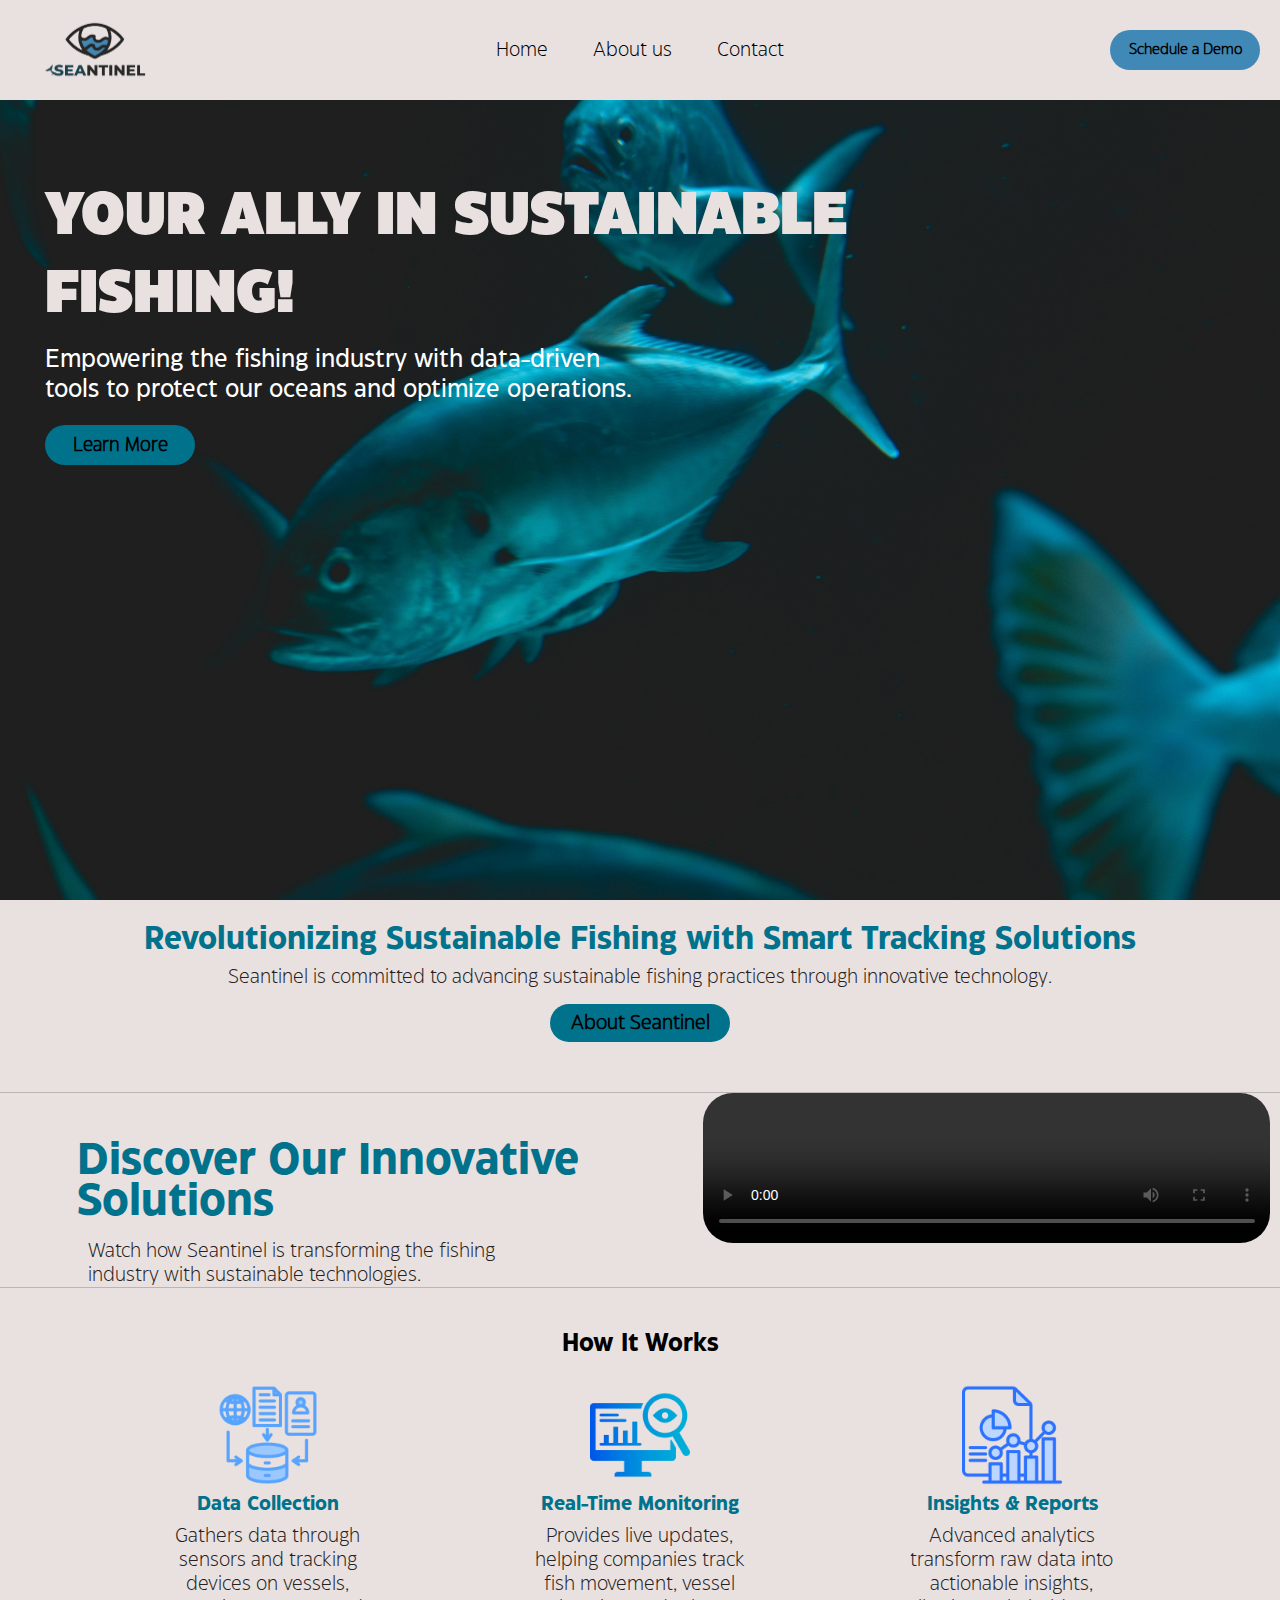
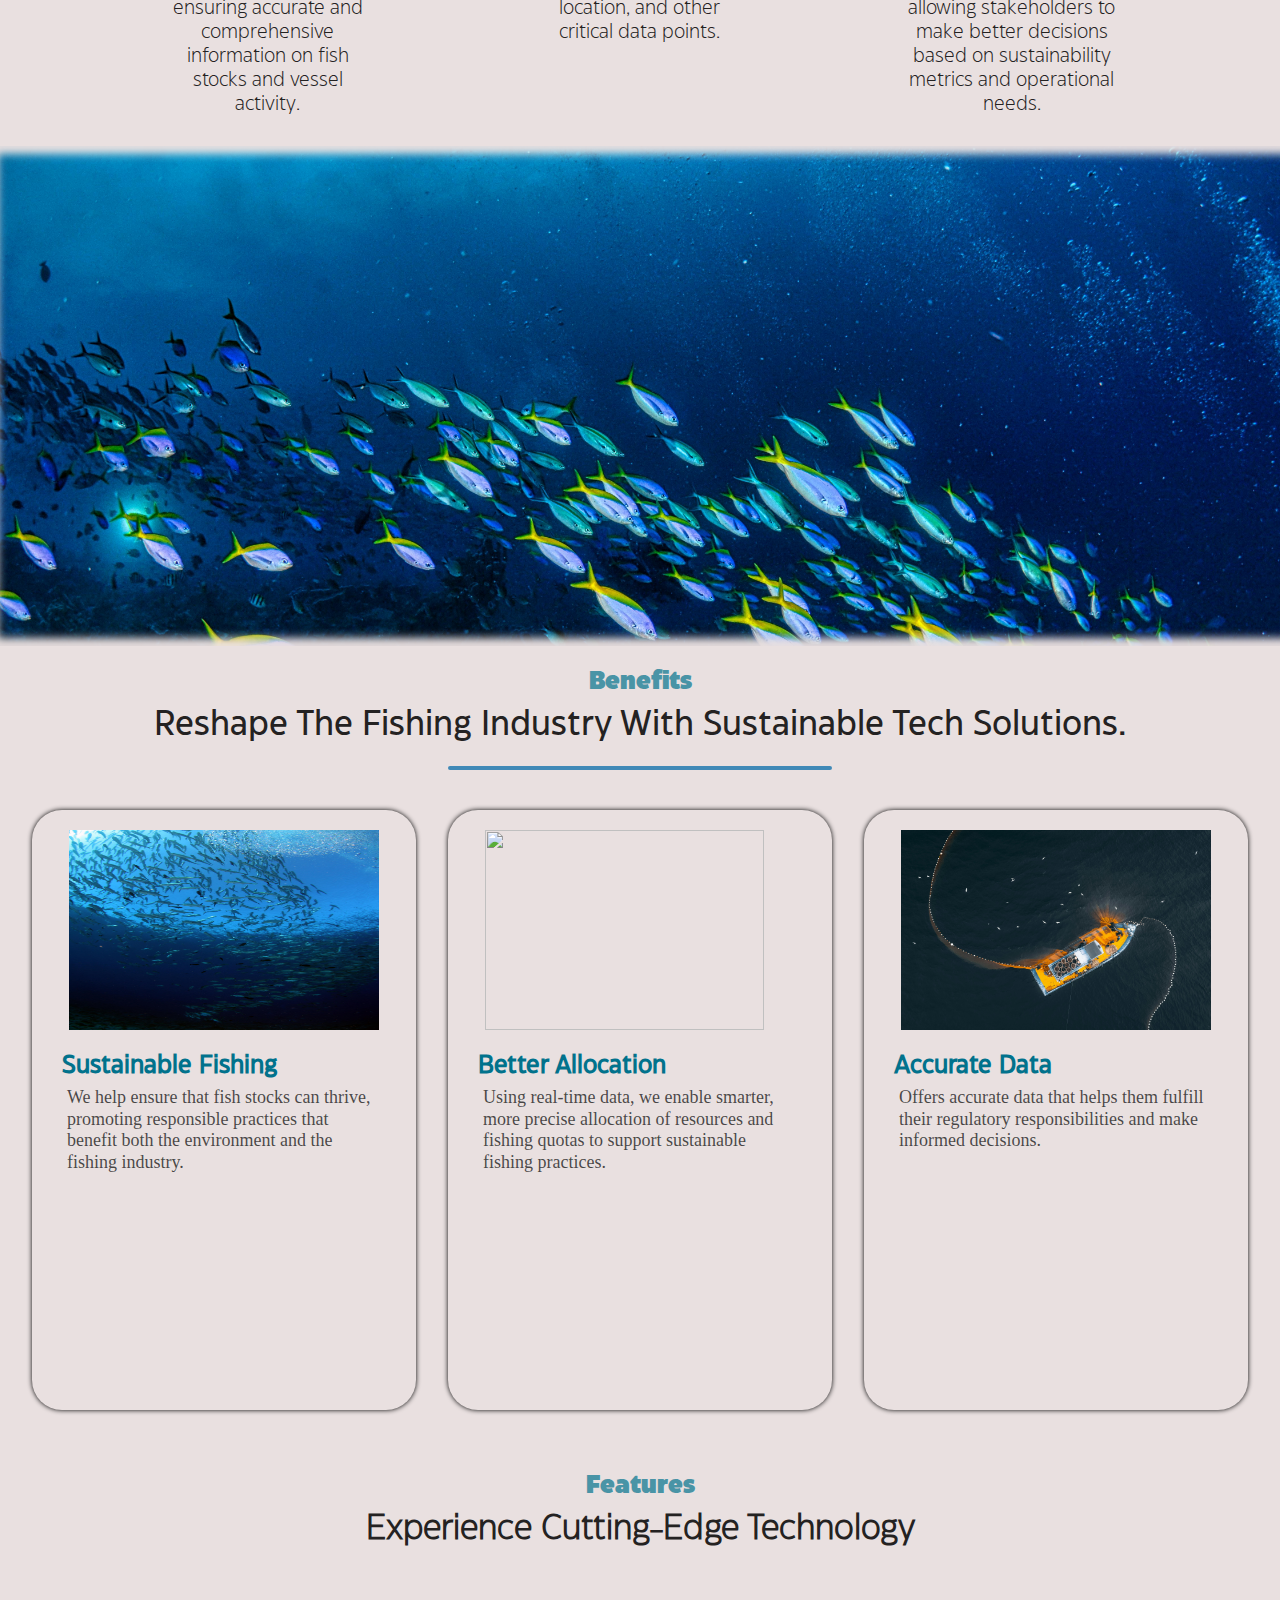
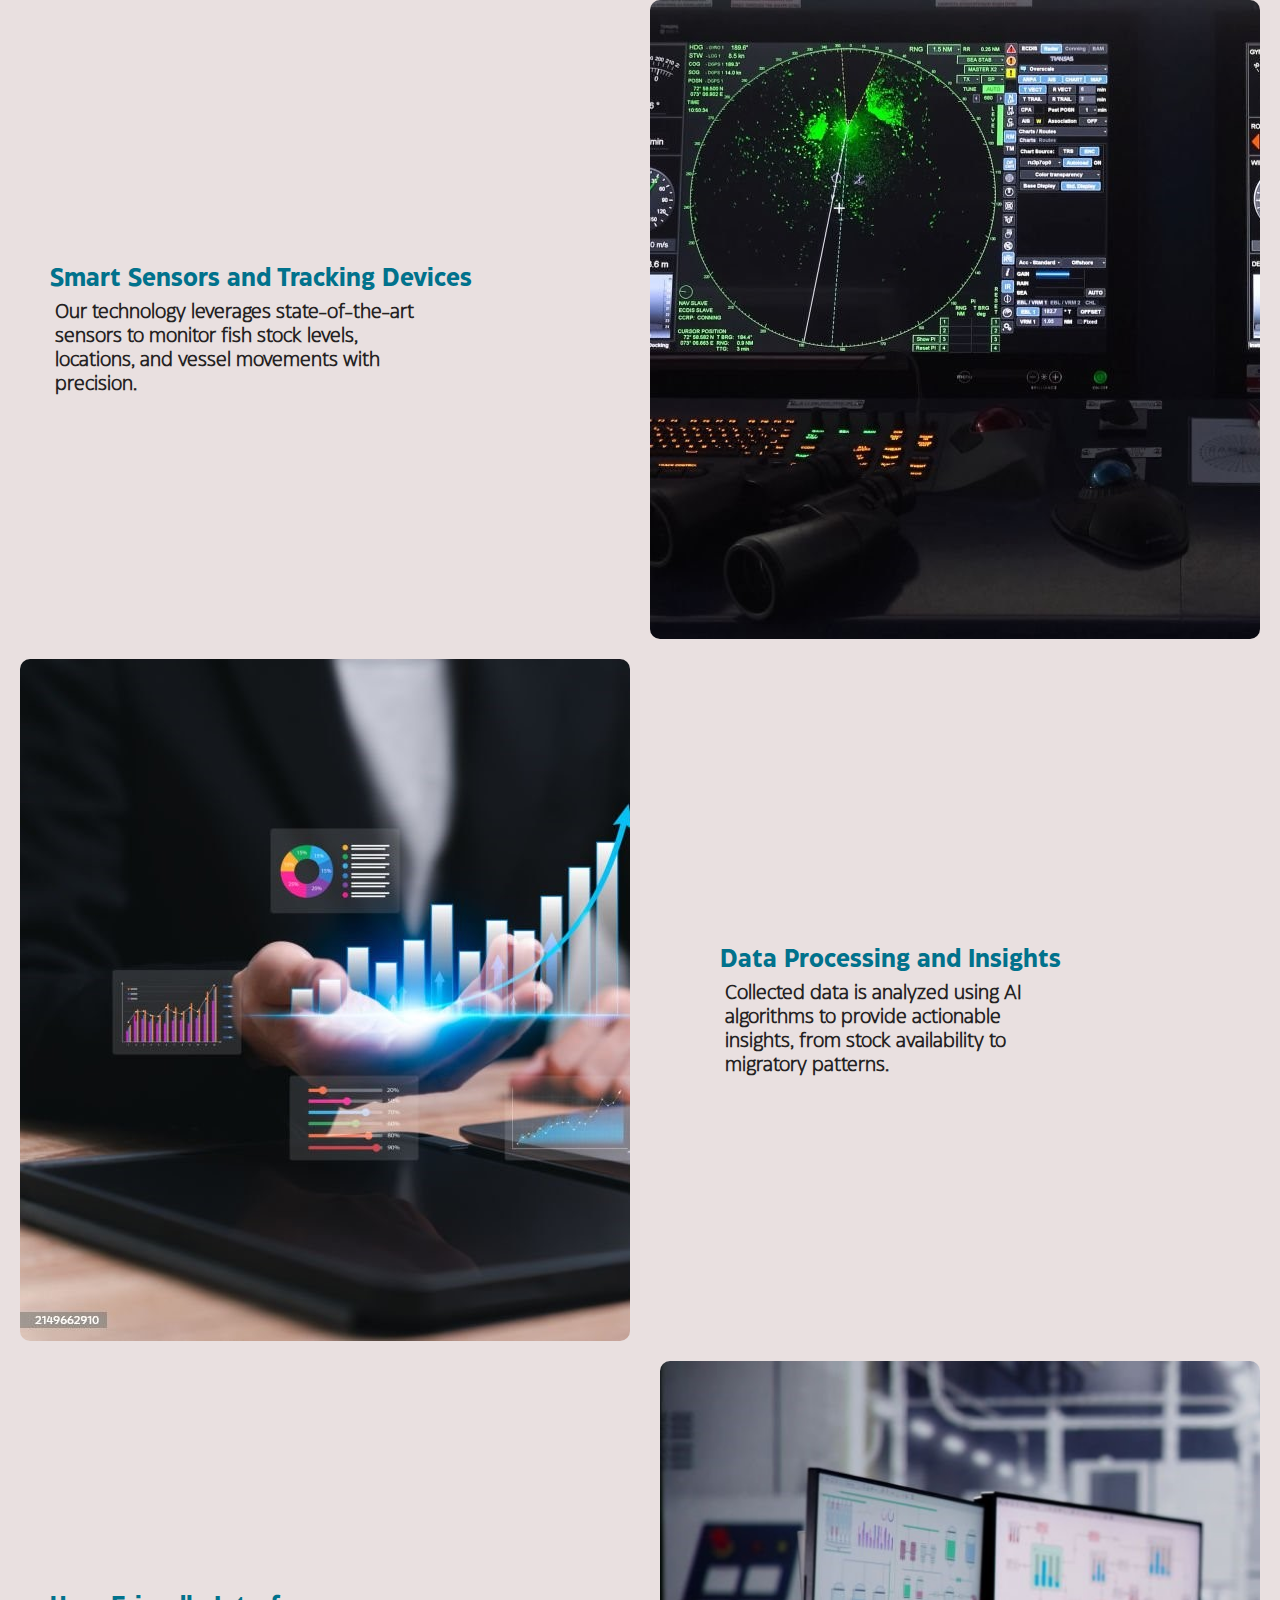
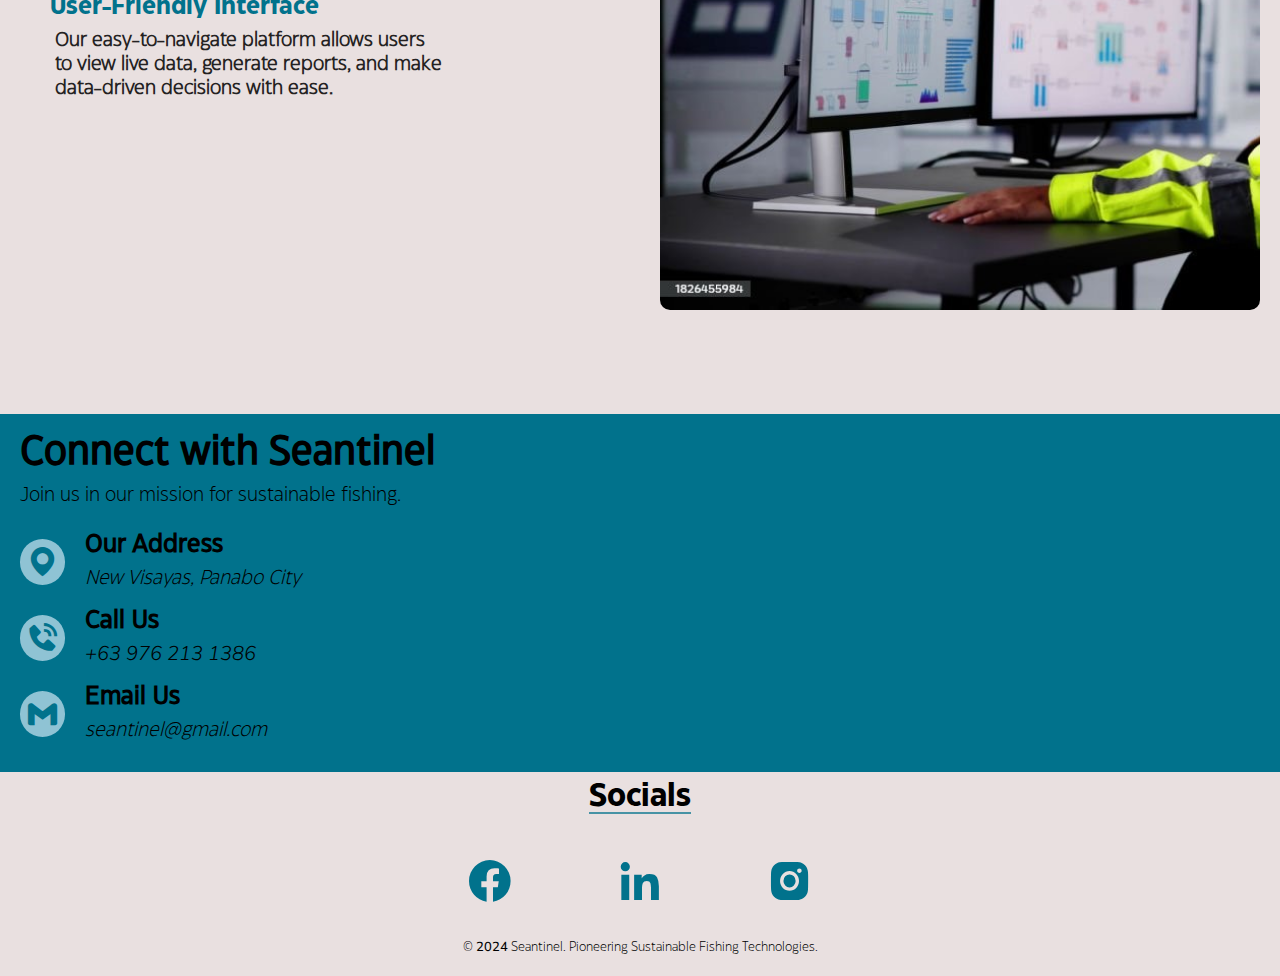
==== index.html @ aa9bd09c "Add files via upload" ====
<!DOCTYPE html>
<html lang="en">
<head>
    <meta charset="UTF-8">
    <meta name="viewport" content="width=device-width, initial-scale=1.0">
    <link rel="stylesheet" href="Style.css">
    <link href="https://fonts.googleapis.com/css2?family=Nunito+Sans:ital,opsz,wght@0,6..12,200..1000;1,6..12,200..1000&display=swap" rel="stylesheet">
    <link href='https://unpkg.com/boxicons@2.1.4/css/boxicons.min.css' rel='stylesheet'>
    <title>Seantinel</title>
</head>
<body>
    <header>
        <nav class="nav-bar">
            <a href="index.html"><img class="logo" src="logo.png" alt="Seantinel Logo"></a>
            <div class="menu-icon" onclick="toggleMenu()">☰</div>
            <ul class="nav-content" id="nav-content">
                <li><a href="index.html">Home</a></li>
                <li><a href="about.html">About us</a></li>
                <li><a href="contact.html">Contact</a></li>
            </ul>
            <button><a href="contact.html">Schedule a Demo</a></button>
        </nav>

        <div class="header-content">
            <div>
                <h1>YOUR ALLY IN SUSTAINABLE FISHING!</h1>
                <p>Empowering the fishing industry with data-driven tools to protect our oceans and optimize operations.</p>
                <a href="#promotion"><button>Learn More</button></a>
            </div>
        </div>
    </header>

    <!-- Main Section -->
     
    <main class="main-sect-container">

        <h1>Revolutionizing Sustainable Fishing with Smart Tracking Solutions</h1>
        <p>Seantinel is committed to advancing sustainable fishing practices through innovative technology.</p>
        <a href="about.html"><button>About Seantinel</button></a>

        <div class="promotional-video-container" id="promotion">
            <div>
                <h1>Discover Our Innovative Solutions</h1>
                <p>Watch how Seantinel is transforming the fishing industry with sustainable technologies.</p>
            </div>

            <video controls class="promotional_video" ">
                <source src="promotional_video.mp4" >
            </video>
        </div>

        <div class="main-sect-content">
            <h1>How It Works</h1>
                <div>
                    <img src="data-collection.png" alt="">
                    <h1>Data Collection</h1>
                    <p>Gathers data through sensors and tracking devices on vessels, ensuring accurate and comprehensive information on fish stocks and vessel activity.</p>
                </div>
                <div>
                    <img src="monitoring.png" alt="">
                    <h1>Real-Time Monitoring</h1>
                    <p>Provides live updates, helping companies track fish movement, vessel location, and other critical data points.</p>
                </div>
                <div>
                    <img src="insigths.png" alt="">
                    <h1>Insights & Reports</h1>
                    <p>Advanced analytics transform raw data into actionable insights, allowing stakeholders to make better decisions based on sustainability metrics and operational needs.</p>
                </div>
        </div>

        <div class="benefits">
            <div class="image-blurred-edge">
                
            </div>
            <div class="benefits-content">
                <h1>Benefits</h1>
                <p>Reshape The Fishing Industry With Sustainable Tech Solutions.</p>
                <div class="underline"></div>
                <div class="benefits-container">
                    <img src="pop.jpg" alt="">
                    <h1>Sustainable Fishing</h1>
                    <p>We help ensure that fish stocks can thrive, promoting responsible practices that benefit both the environment and the fishing industry.</p>
                </div>
                <div class="benefits-container">
                    <img src="alloc.jpg" alt="">
                    <h1>Better Allocation</h1>
                    <p>Using real-time data, we enable smarter, more precise allocation of resources and fishing quotas to support sustainable fishing practices.</p>
                </div>
                <div class="benefits-container">
                    <img src="regu.jpg" alt="">
                    <h1>Accurate Data</h1>
                    <p>Offers accurate data that helps them fulfill their regulatory responsibilities and make informed decisions.</p>
                </div>
            </div>
        </div>

        <div class="feature-container">
            <h1>Features</h1>
            <p>Experience Cutting-Edge Technology</p>

            <div class="feature" id="sensor">
                <div>
                    <h1>Smart Sensors and Tracking Devices</h1>
                    <p>Our technology leverages state-of-the-art sensors to monitor fish stock levels, locations, and vessel movements with precision.</p>
                </div>
                <img src="sensor.jpg" alt="">
            </div>

            <div class="feature" id="analytics">
                <div>
                    <h1>Data Processing and Insights</h1>
                    <p>Collected data is analyzed using AI algorithms to provide actionable insights, from stock availability to migratory patterns.</p>
                </div>
                <img src="Analytic.jpg" alt="">
            </div>

            <div class="feature" id="interface">
                <div class="">
                    <h1>User-Friendly Interface</h1>
                    <p>Our easy-to-navigate platform allows users to view live data, generate reports, and make data-driven decisions with ease.</p>
                </div>
                <img src="interface.jpg" alt="">
            </div>
        </div>
    </main>

    <footer>
        <div class="connect">
            <h1>Connect with Seantinel</h1>
            <p>Join us in our mission for sustainable fishing.</p>

            <div class="connect-container">
                <div class="bg-icon"><i class='bx bxs-map'></i></div>
                <div>
                    <h2>Our Address</h2>
                    <p>New Visayas, Panabo City</p>
                </div>
            </div>

            <div class="connect-container">
                <div class="bg-icon"><i class='bx bxs-phone-call'></i></div>
                <div>
                    <h2>Call Us</h2>
                    <p class="number">+63 976 213 1386</p>
                </div>
            </div>

            <div class="connect-container">
                <div class="bg-icon"><i class='bx bxl-gmail'></i></div>
                <div>
                    <h2>Email Us</h2>
                    <p>seantinel@gmail.com</p>
                </div>
            </div>
        </div>
        
        <div class="socials">
            <h1>Socials</h1>
            <div>
                <a target="_blank" href="https://www.facebook.com/profile.php?id=61568753852257"><i class='bx bxl-facebook-circle'></i></a>
                <a target="_blank" href="https://www.linkedin.com/company/seantinel/about/"><i class='bx bxl-linkedin'></i></a>
                <a target="_blank" href="https://www.instagram.com/daaaaaaaaar3/"><i class='bx bxl-instagram-alt'></i></a>
            </div>
            <p>© <span class="number">2024</span> Seantinel. Pioneering Sustainable Fishing Technologies.</p>
        </div>

    </footer>





    <script src="functions.js">
    </script>
</body>
</html>
---- Style.css ----
@font-face {
    font-family: heavyFont;
    src: url(Eastman-Grotesque-Heavy-trial.otf);
}
@font-face {
    font-family:boldFont ;
    src: url(Eastman-Grotesque-Bold-trial.otf);
}
@font-face {
    font-family:mediumFont ;
    src: url(Eastman-Grotesque-Medium-trial.otf);
}
@font-face {
    font-family:lightFont ;
    src: url(Eastman-Grotesque-Light-trial.otf);
}
*{
    padding: 0;
    margin: 0;
    text-decoration: none;
    list-style: none;
    box-sizing: border-box;
    border: none;
    font-family: lightFont;
}
body{
    background-color: #e9e0e0;
}
header{
    width: 100%;
    height: 100vh;
    background-image: url(hero2.jpg);
    background-size: cover;
    background-position: 20% 0;
}
.nav-bar{
    background-color:  #e9e0e0;
    height: 80px;
}
.nav-bar a .logo{
    width: 100px;
    margin-top: 20px;
}

.menu-icon{
    float: right;
    font-size: 30px;
    padding: 25px 20px;
    color: #01728c;
}
.nav-content {
    display: none;
    position: absolute;
    top: 60px;
    left: 70%;
    width: 120px;
    padding: 10px 10px 5px;
    border-radius: 5px;
    font-size: 20px;
    background-color: #e9e0e0;
    text-align: end;
    transition: all 0.5s ease-in; 
}
.nav-content li{
    margin: 10px 0 15px  0;
}
.nav-content li a{
    color: black;
} 
.nav-content li a:hover{
    color: #01728c;
}
.nav-content-visible {
    display: block;
}
.nav-bar button{
    display: none;
} 
.nav-bar button:hover{
    box-shadow: 0 0 15px #01EEFE;
    transform: scale(1.1);
}
.nav-bar button a{
    color: #000000;
}

.header-content div{
    padding: 15px;
    margin-top: 35%;
}
.header-content div h1{
    font-family: heavyFont;
    font-size: 40px;
    line-height: 1.3;
    color: #e9e0e0;
}
.header-content div p{
    width: 90%;
    font-family: mediumFont;
    color: white;
    line-height: 1.2;
    margin-top: 10px;
}
.header-content div button{
    width: 150px;
    height: 40px;
    border-radius: 30px;
    font-size: 1.2rem;
    font-weight: 800;
    margin-top: 10px;
    background-color: #01728c ;
}
.header-content div button:hover{
    box-shadow: 0 0 15px #01EEFE;
    transform: scale(1.1);
}
/* Main Section */
/* Main Section */
.main-sect-container h1{
    text-align: center;
    margin-top: 15px;
    padding: 10px;
    font-family: boldFont;
    color:#01728c ;
}
.main-sect-container p{
    text-align: center;
    padding: 0 15px;
    font-size: 20px;
    line-height: 1.2;
    color: rgb(36, 34, 34);
}
.main-sect-container a{
    width: 100%; 
    display: flex;
    justify-content: center;
}
.main-sect-container button{
    width: 180px;
    padding: 10px;
    font-size: 20px;
    margin-top: 15px;
    background-color: #01728c;
    border-radius: 30px;
    font-weight: 600;
}
.main-sect-container button:hover{
    box-shadow: 0 0 15px #01EEFE;
    transform: scale(1.1);
}
.promotional-video-container{
    display: flex;
    flex-direction: column;
    align-items: center;
    gap: 20px;
}
.promotional-video-container video{
    width: 90%; 
    border-radius: 30px;
}
.promotional-video-container div{
    padding: 10px;
}
.main-sect-content h1{
    font-size: 25px;
    margin-top: 15px;
    color: #000000;
}
.main-sect-content div{
    width: 80%;
    display: flex;
    flex-direction: column;
    align-items: center;
    padding: 10px;
    margin: 10px 0;
    justify-self: center;
}
.main-sect-content div img{
    width: 100px;
}
.main-sect-content div h1{
    font-size: 20px;
    margin: 0;
    color: #01728c;
}

.image-blurred-edge {
    background-image: url('divider.jpg');
    width: 110%;
    margin-left: -10px;
    height: 200px;
    box-shadow: 0 0 8px 8px #e9e0e0 inset;
    background-size: cover;
}
.benefits-content h1{
    text-align: center;
    font-size: 25px;
    color:rgb(1, 114, 140, .7);
    font-family: heavyFont;
}
.benefits-content p{
    text-align: center;
    font-size: 35px;
    font-family: mediumFont;
}
.underline {
    width: 100px;
    border-radius: 10px;
    border: 2px solid #4089b7;
    justify-self: center;
    font-family: mediumFont;
}
.benefits-container{
    width: 90%;
    height: 500px;
    border-radius: 30px;
    background-color: #e9e0e0;
    box-shadow: 0 0  5px #000000;
    margin: 20px 0;
    justify-self: center;
    padding:20px;
    display: flex;
    flex-direction: column;
    align-items: center;
}
.benefits-container img{
    width: 90%;
    height: 200px;
}
.benefits-container h1{
    font-size: 25px;
    color: #01728c;
    font-family: mediumFont;
    align-self: flex-start
}
.benefits-container p{
    font-size: 18px;
    color:rgb(0, 0, 0, .7) ;
    text-align: left;
    align-self: flex-start;
    font-family: ligthFont;
}
.feature-container{
    padding: 20px;
}
.feature-container h1{
    text-align: center;
    font-size: 25px;
    color:rgb(1, 114, 140, .7);
    font-family: heavyFont;
}
.feature-container p{
    text-align: center;
    font-size: 35px;
    font-weight: 800;
}
.feature div{
    margin: 20px;
}
.feature div h1{
    color: #000000;
    font-family: boldFOnt;
    color: #01728c;
}
.feature div p{
    font-size: 20px;
    font-family: lightFont;
    line-height: 1.2;
}
.feature img{
    width: 100%;
}
/* Footer */
.connect{
    background-color: #01728c;
    padding: 20px;
    display: flex;
    flex-wrap: wrap;
    flex-direction: column;
    margin-top: 4rem;
}
.connect h1{
    width: 100%;
    font-family: mediumFOnt;
    font-size: 40px;
    margin-bottom: 15px;
}
.connect p{
    font-size: 20px;
    margin-bottom: 20px;
    align-items: center;
}
.connect-container{
    display: flex;
    align-items: center;
    gap: 20px;
    margin: 20px 0;
    align-self: flex-start;
    padding: 0;
}
.connect-container .bg-icon{
    background-color: #8fc3d4;
    padding: 5px;
    border-radius: 50px;
}
.connect-container i{
    font-size: 35px;
    color: #01728c;
}
.connect-container div h2{
    font-family: mediumFont;
    margin-bottom: 10px;
}
.connect-container div p{
    font-style: italic;
    font-weight: 300;
    font-size: 20px;
    margin: 0;
    line-height: 1.2;
}
.socials{
    display: flex;
    flex-direction: column;
    align-items: center;
    margin-top: 10px;
}
.socials h1{
    border-width: 0 0 2px 0;
    border-color: rgb(1, 114, 140,.7);
    font-family: boldFont;
    border-style: solid;
    margin-bottom: 2rem;
}
.socials div{
    margin: 10px 0;
}
.socials div a{
    margin: 0 2rem;
    font-size: 30px;
    color: #01728c;
}
.socials div a i:hover{
    filter: drop-shadow(0 0 15px #5dbffc );
    border-radius: 30px;
    transform: scale(1.1);
}

.socials p{
    text-align: center;
    padding: 20px;
    font-size: 13px;
}
.number{
    font-family: "Nunito Sans", sans-serif;
    font-weight: 500;
}




@media only screen and (min-width: 600px){
    .nav-bar{
        position: sticky;
        top: 0;
        height: 100px;
        display: flex;
        justify-content: space-between;
        padding: 0 20px;
        align-items: center;

    }
    .nav-bar a .logo{
        width: 150px;
        margin: 10px 0 0;
    }
    
    .menu-icon{
        display: none;
    }
    .nav-content{
        display: flex;
        position:static;
        width: auto;
        background-color: transparent;
        gap: 20px;
    }
    .nav-bar button{
        display: block;
        width: 150px;
        height: 40px;
        font-size: 15px;
        font-weight: 600;
        border-radius: 20px;
        background-color: #4089b7;
    }

    .header-content div{
        padding: 15px 45px;
        margin-top: 25%;
    }
    .header-content div h1{
        font-size:60px;
        width: 70%;
    }
    .header-content div p{
        font-size: 25px;
        justify-self: flex-start;
    }
    
    .header-content div button{
        margin-top: 20px;
    }
    /* Main Section - tab*/
    /* Main Section - tab*/
    .main-sect-container h1{
        width: 80%;
        justify-self: center;
    }   
    .main-sect-container p{
        width: 70%;
        justify-self: center;
    }   
    .main-sect-content{
        display: flex;
        flex-wrap: wrap;
        justify-content: center;
        margin: 20px;
    } 
    .main-sect-content h1{
        width: 100%;
    } 
    .main-sect-content div{
        width: 30%;
        padding: 0 10px;
        margin-top: 20px;
    }

    .image-blurred-edge {
        height: 500px;
    }
    .benefits-content{
        display: flex;
        flex-wrap: wrap;
        justify-content: space-evenly;

    }
    .benefits-content h1{
        width: 100%;
    }
    .benefits-content p{
        width: 100%;
    }
    .underline{
        width: 100%;
        margin: 20px 35%;
    }
    .benefits-container{
        width: 30%;
        height: 600px;
        margin: 20px 0;
        justify-self: center;
        padding:20px;
        display: flex;
        flex-direction: column;
        align-items: center;
    }
    .benefits-container h1{
        text-align:left ;
    }

    #sensor{
        margin-top: 50px;
    }
    .feature{
        display: flex;
        margin: 20px 0;
        align-items: center;
    }
    .feature div{
        width: 50%;
        padding: 0;
        display: flex;
        flex-direction: column;
    }
    .feature div h1{
        text-align: left;
    }
    .feature div p{
        text-align: left;
    }
    .feature img{
        width: 50%;
        border-radius: 10px;
    }
    #analytics{
        flex-direction: row-reverse;
    }
    #analytics div{
        padding: 0;
        padding-left: 60px;
    }
    /* Footer */
    .connect p{
        font-size: 20px;
        margin-bottom: 20px;
    }
    .connect-container{
        justify-content: center;
    }
    .connect-container div p{
        font-size: 20px;
        margin: 0;
    }
    .socials div a{
        margin: 0 3rem;
    }
    .socials div a i{
        font-size:50px;
    }
}

@media only screen and (min-width: 1000px){
    header{
        background-position: center;
    }
    
    .nav-content{
        gap: 45px;
    }
    .header-content div{
        margin-top: 5%;
    }
    .header-content div p{
        width: 50%;
    }
    /* main section -Desktop*/
    /* main section - Desktop*/
    
    .promotional-video-container{
        display: flex;
        flex-direction: row;
        justify-content: space-around;
        align-items: flex-start;
        margin-top: 50px;
        border-width: 1px 0;
        border-style: solid;
        border-color: rgb(85, 83, 83, .3);
        padding: 0 10px;
    }
    
    .promotional-video-container div{
        align-items: center;
        padding: 0;
        margin: 0;
    }
    .promotional-video-container div h1{
        text-align: left;
        font-size: 45px;
        margin: 0;
        padding: 3rem 0 1rem; 
    }
    .promotional-video-container div  p{
        text-align: left ;
        margin-left: -75px;
    }
    .promotional-video-container video{
        width: 600px;
    }
    .connect-container{
        margin: 10px 0;
    }
    .connect-container h2{
        font-size: 25px;
    }
    .connect-container div p{
        font-size: 20px;
    }   
    

}
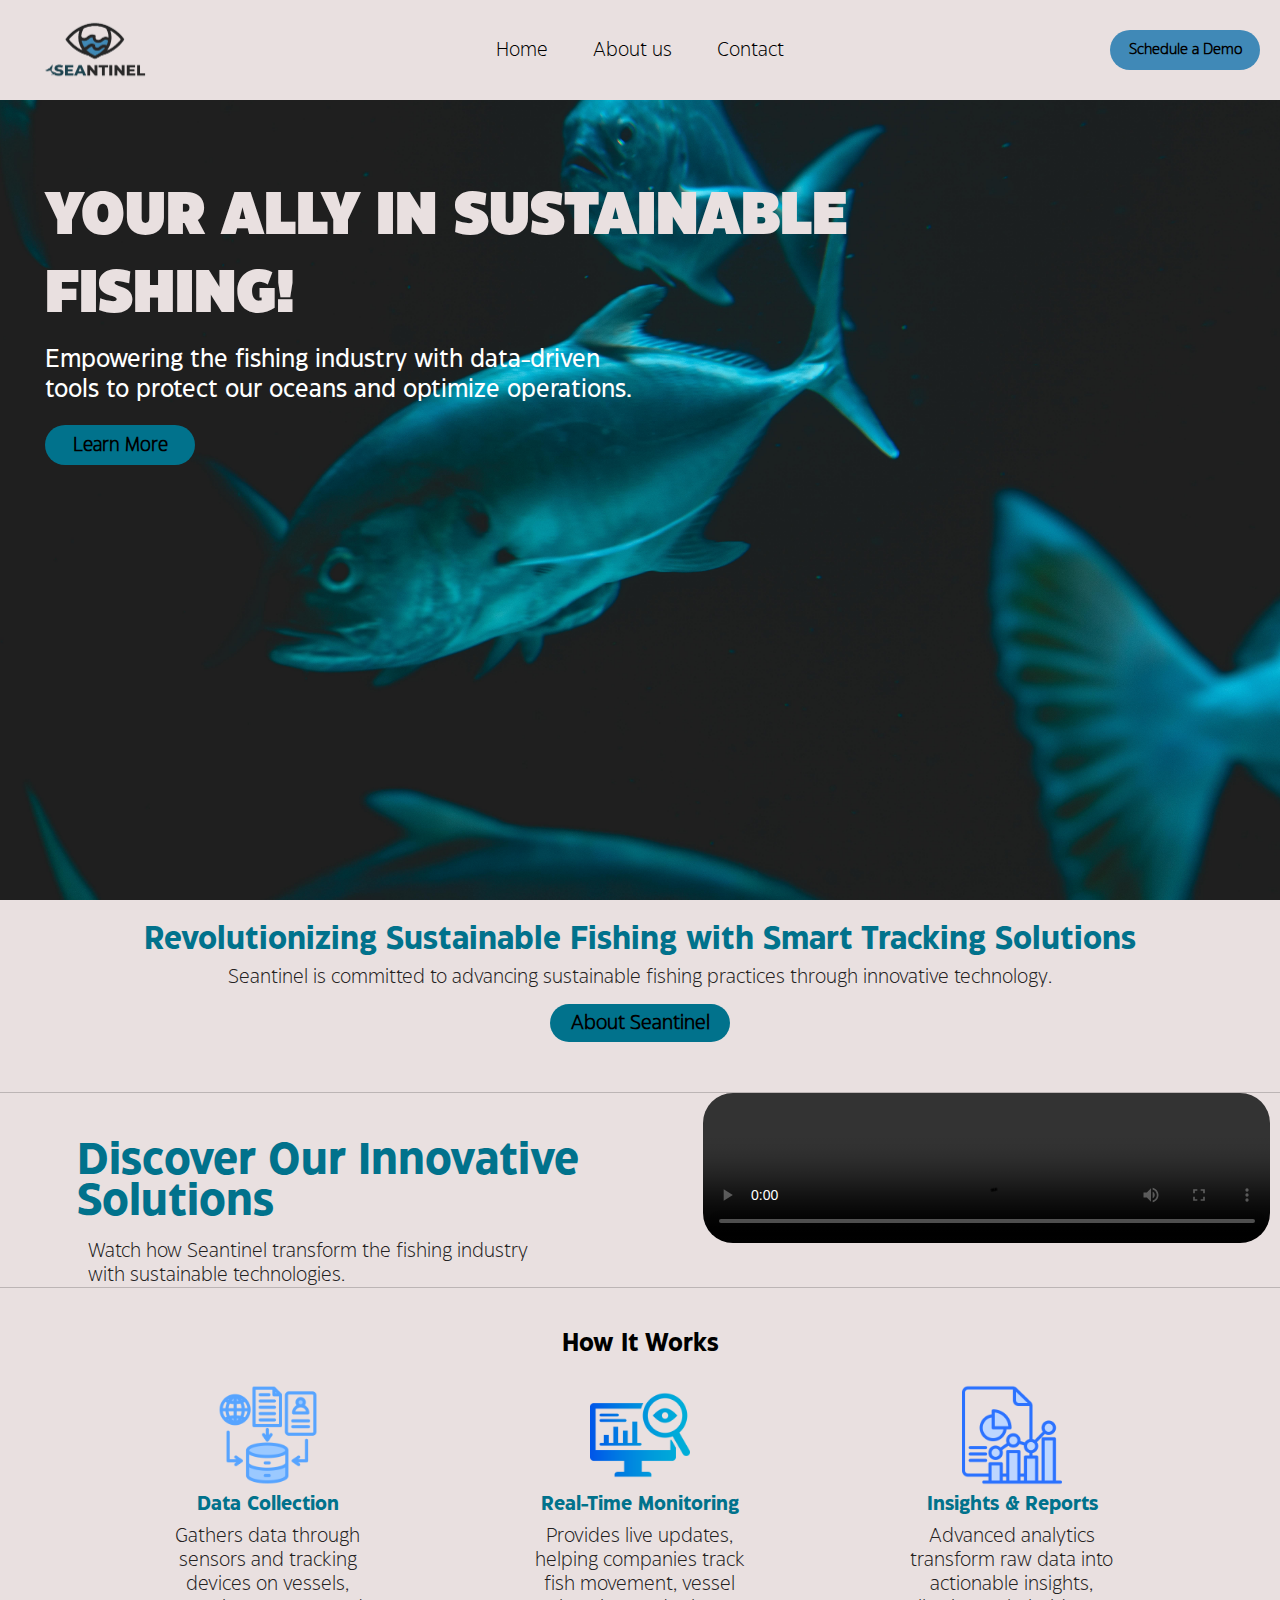
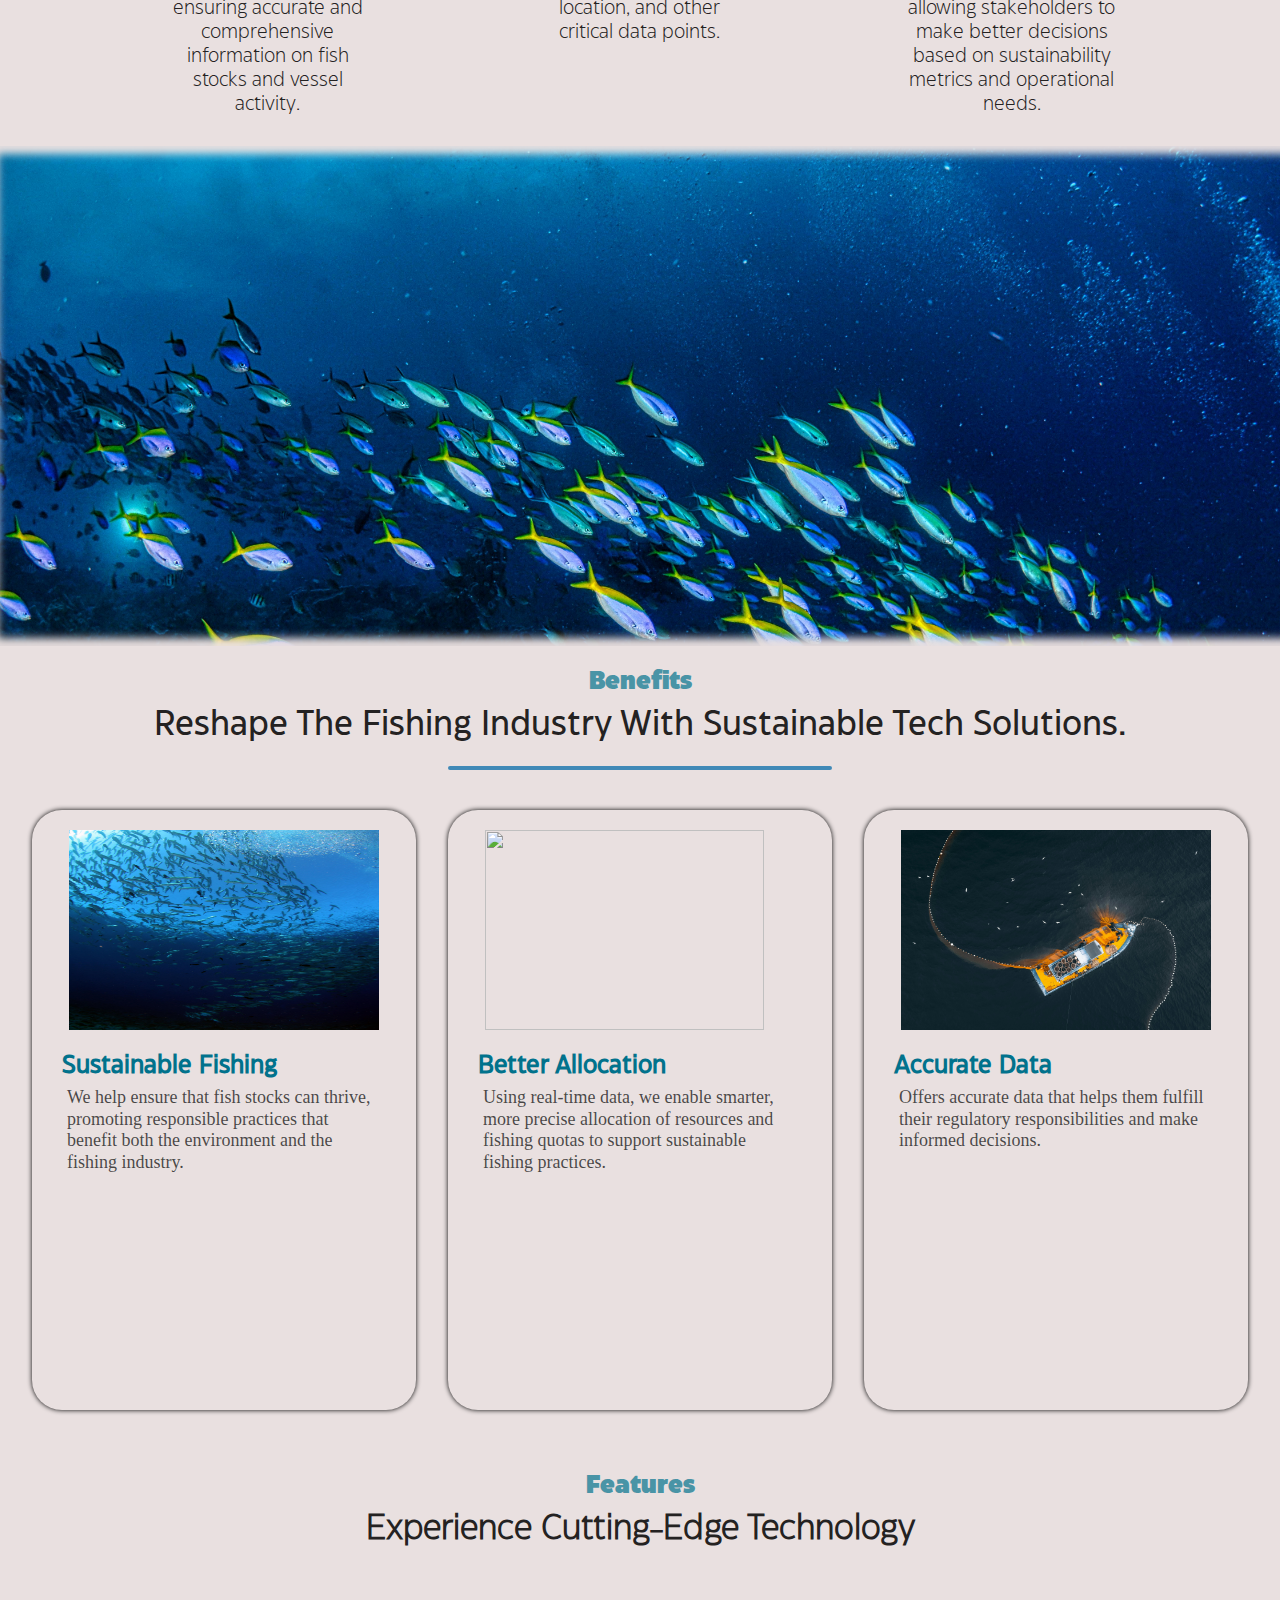
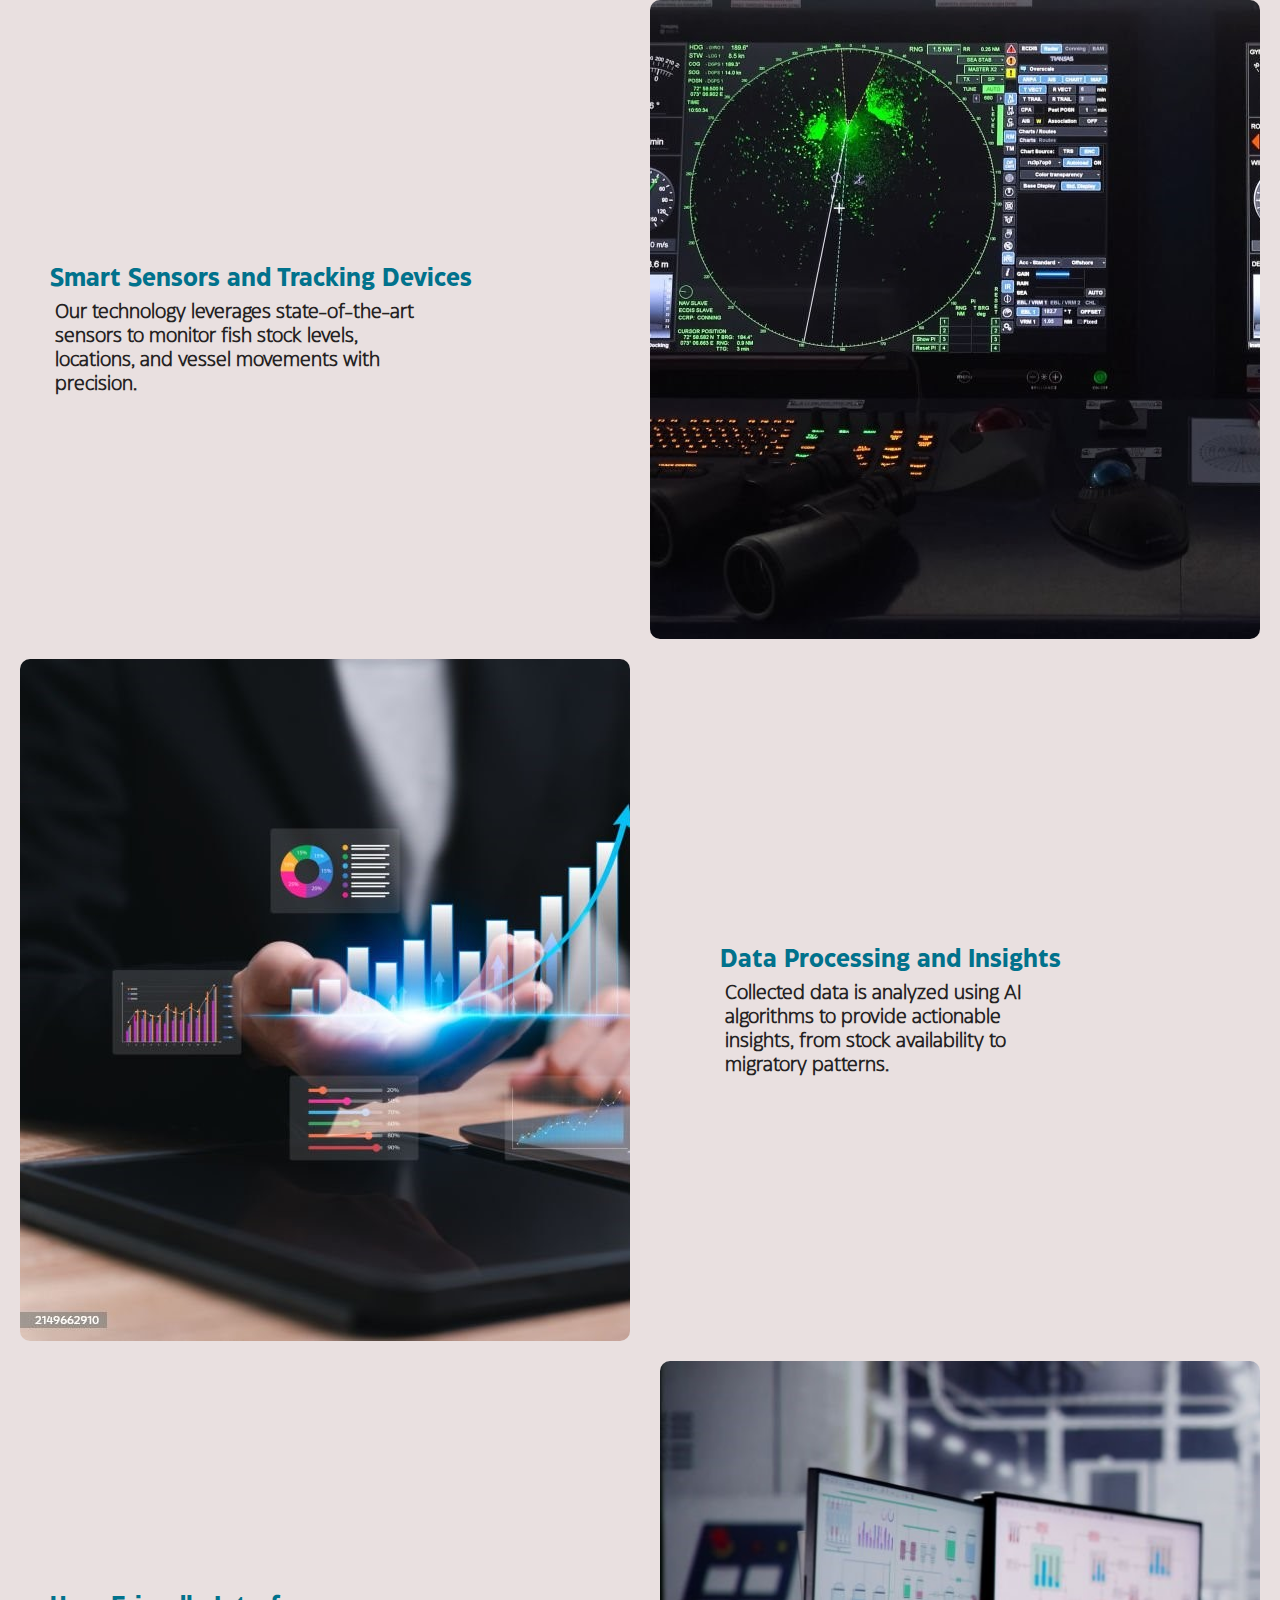
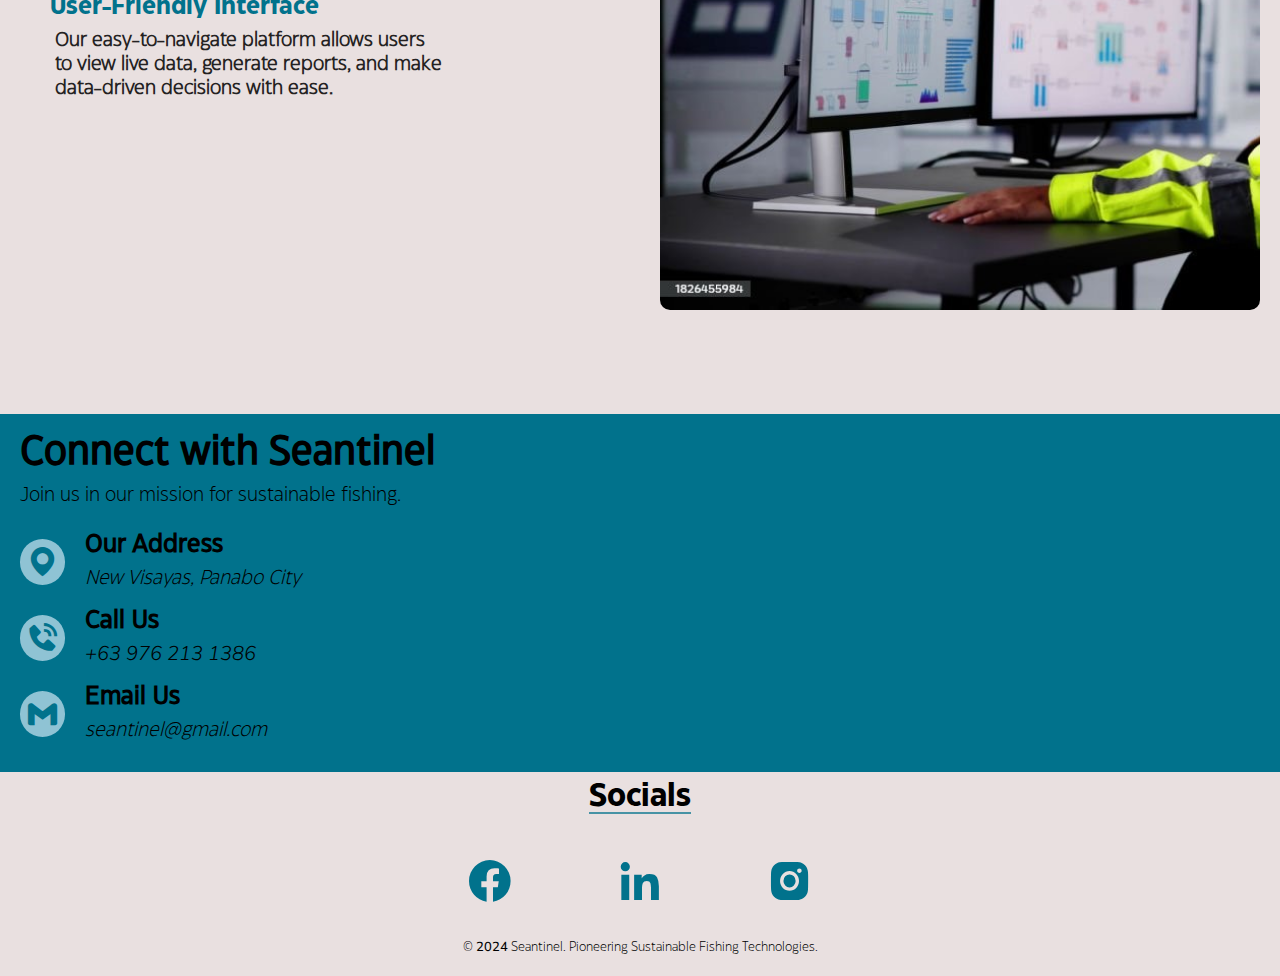
==== commit 98220d76: "Update index.html" ====
--- a/index.html
+++ b/index.html
@@ -41,11 +41,11 @@
         <div class="promotional-video-container" id="promotion">
             <div>
                 <h1>Discover Our Innovative Solutions</h1>
-                <p>Watch how Seantinel is transforming the fishing industry with sustainable technologies.</p>
+                <p>Watch how Seantinel transform the fishing industry with sustainable technologies.</p>
             </div>
 
             <video controls class="promotional_video" ">
-                <source src="promotional_video.mp4" >
+                <source src="https://drive.google.com/file/d/13Pkx1wGi1OdVmvctPhb38UnpM2ec98n9/view?usp=sharing" >
             </video>
         </div>
 
@@ -173,4 +173,4 @@
     <script src="functions.js">
     </script>
 </body>
-</html>+</html>
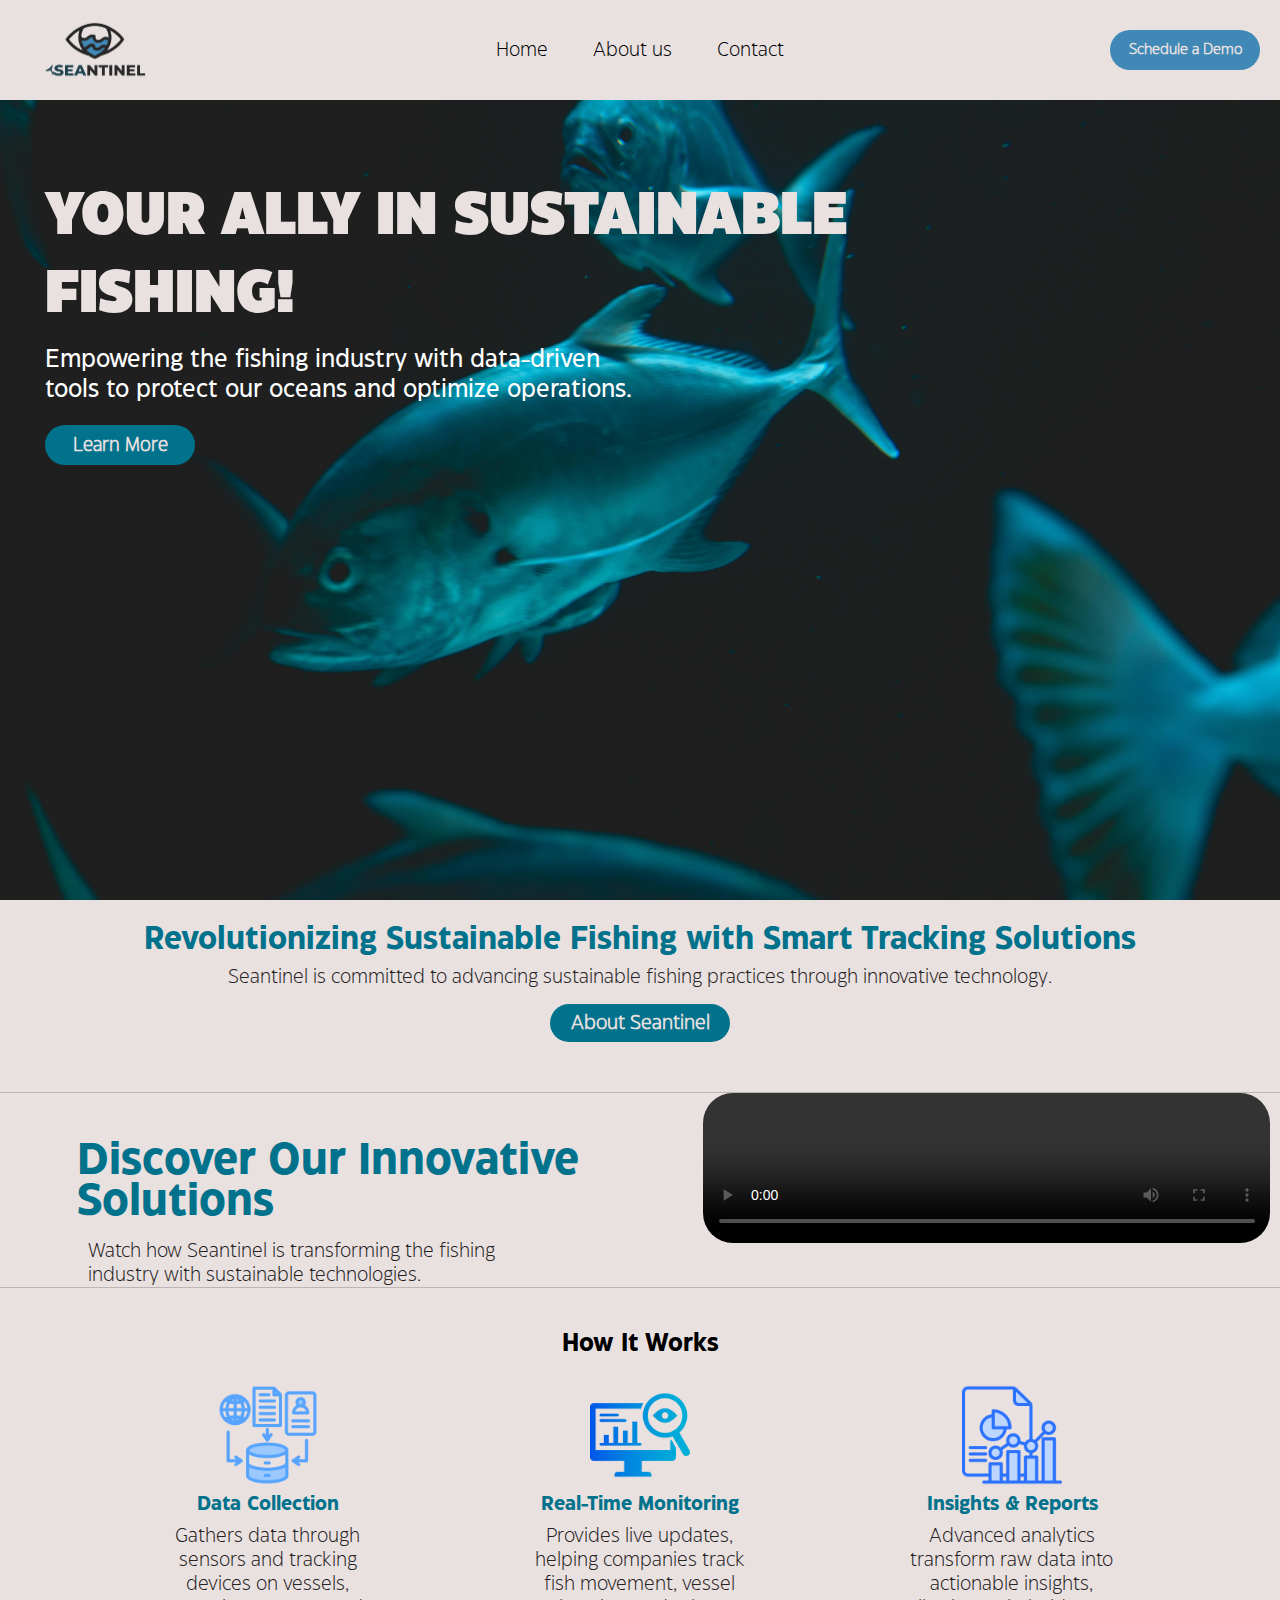
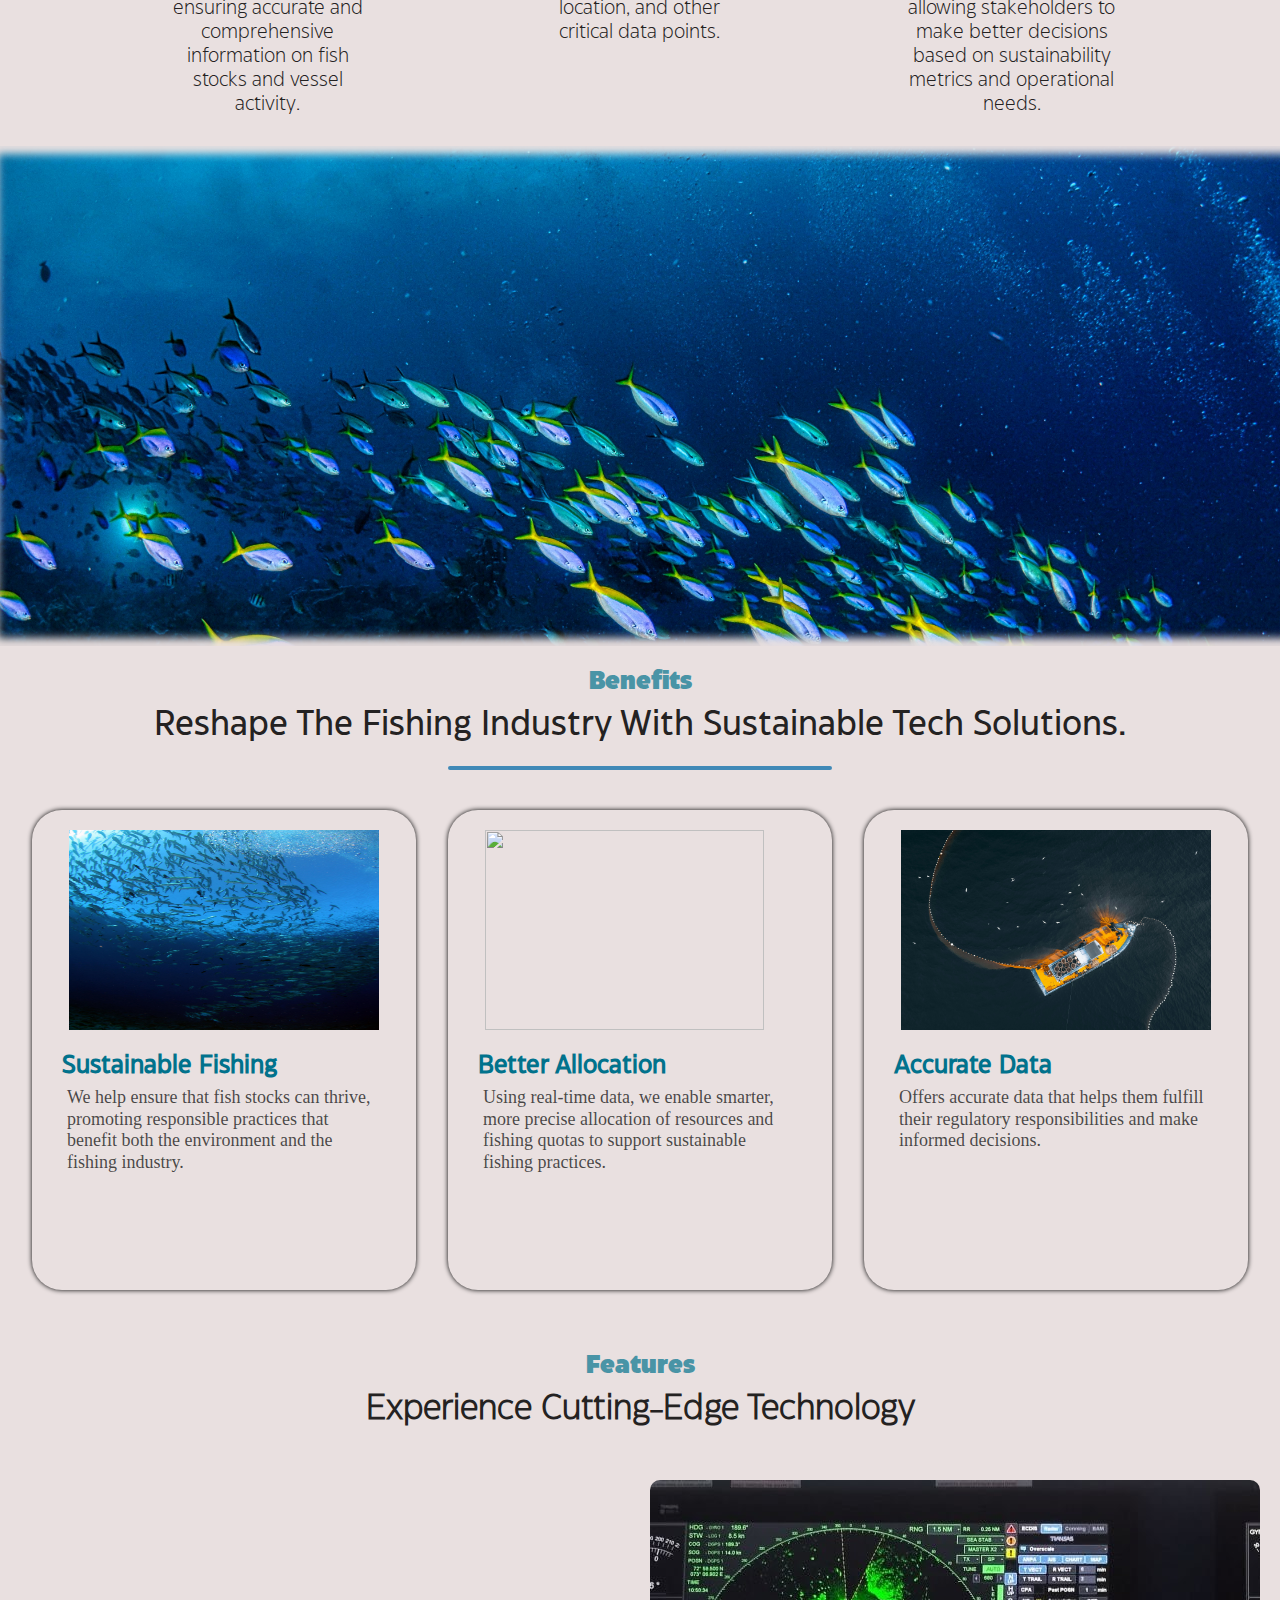
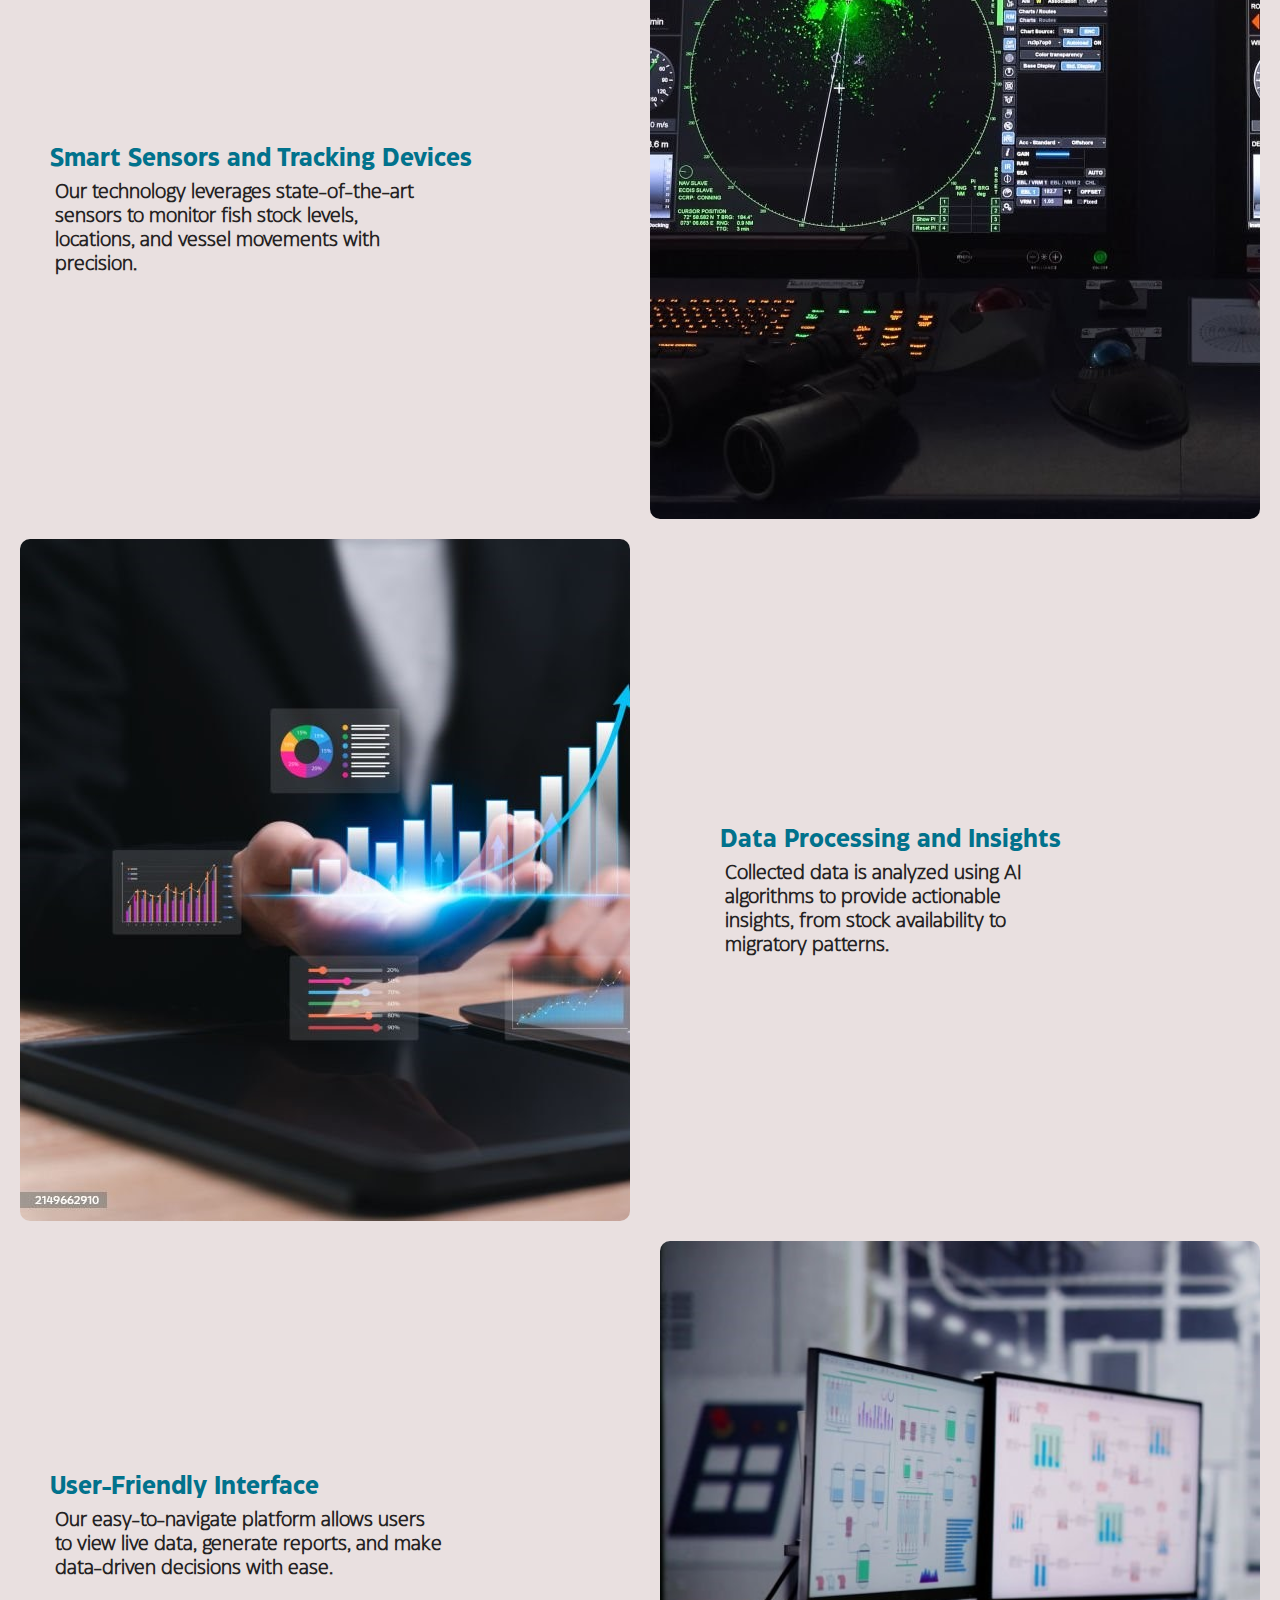
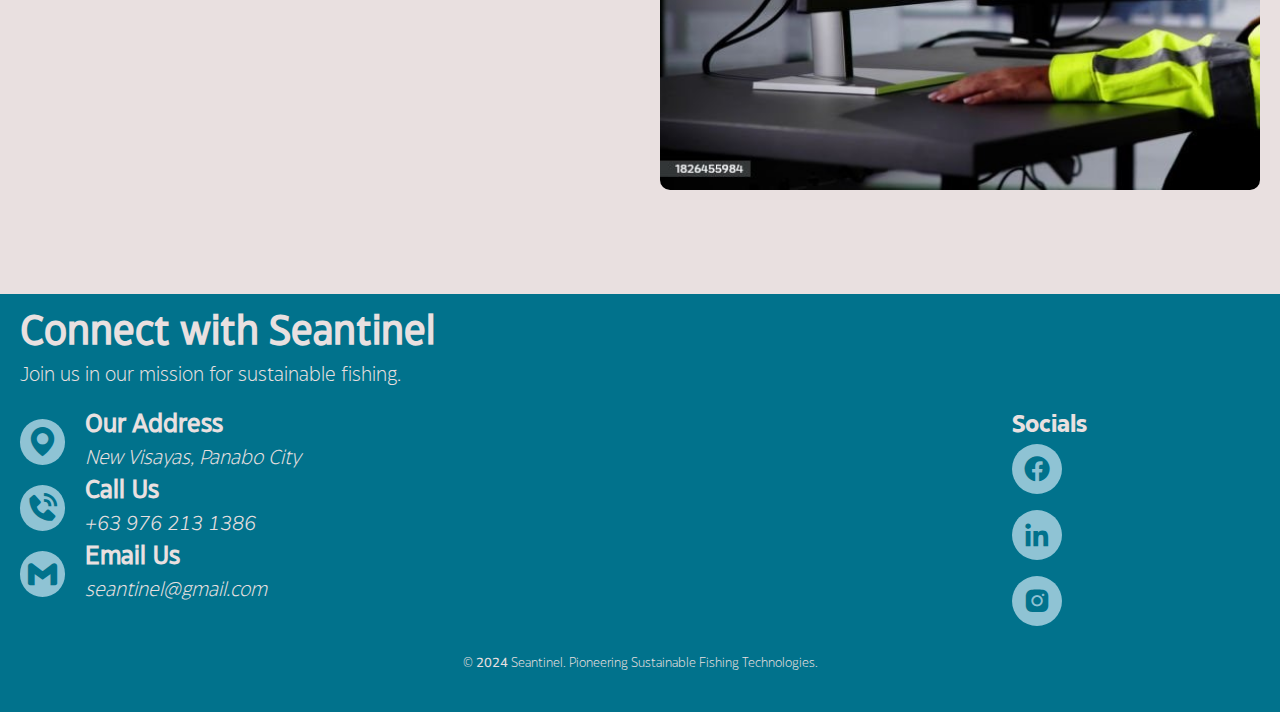
==== commit c58aba8d: "Add files via upload" ====
--- a/index.html
+++ b/index.html
@@ -41,11 +41,11 @@
         <div class="promotional-video-container" id="promotion">
             <div>
                 <h1>Discover Our Innovative Solutions</h1>
-                <p>Watch how Seantinel transform the fishing industry with sustainable technologies.</p>
+                <p>Watch how Seantinel is transforming the fishing industry with sustainable technologies.</p>
             </div>
 
             <video controls class="promotional_video" ">
-                <source src="https://drive.google.com/file/d/13Pkx1wGi1OdVmvctPhb38UnpM2ec98n9/view?usp=sharing" >
+                <source src="SEANTINEL_PromotionalVideo.mp4" >
             </video>
         </div>
 
@@ -129,41 +129,43 @@
             <h1>Connect with Seantinel</h1>
             <p>Join us in our mission for sustainable fishing.</p>
 
-            <div class="connect-container">
-                <div class="bg-icon"><i class='bx bxs-map'></i></div>
-                <div>
-                    <h2>Our Address</h2>
-                    <p>New Visayas, Panabo City</p>
+            <div class="con">
+                <div class="connect-container">
+                    <div class="bg-icon"><i class='bx bxs-map'></i></div>
+                    <div>
+                        <h2>Our Address</h2>
+                        <p>New Visayas, Panabo City</p>
+                    </div>
+                </div>
+
+                <div class="connect-container">
+                    <div class="bg-icon"><i class='bx bxs-phone-call'></i></div>
+                    <div>
+                        <h2>Call Us</h2>
+                        <p class="number">+63 976 213 1386</p>
+                    </div>
+                </div>
+
+                <div class="connect-container">
+                    <div class="bg-icon"><i class='bx bxl-gmail'></i></div>
+                    <div>
+                        <h2>Email Us</h2>
+                        <p>seantinel@gmail.com</p>
+                    </div>
                 </div>
             </div>
-
-            <div class="connect-container">
-                <div class="bg-icon"><i class='bx bxs-phone-call'></i></div>
+            
+            <div class="socials">
+                <h1>Socials</h1>
                 <div>
-                    <h2>Call Us</h2>
-                    <p class="number">+63 976 213 1386</p>
+                    <a target="_blank" href="https://www.facebook.com/profile.php?id=61568753852257"><i class='bx bxl-facebook-circle'></i></a>
+                    <a target="_blank" href="https://www.linkedin.com/company/seantinel/about/"><i class='bx bxl-linkedin'></i></a>
+                    <a target="_blank" href="https://       www.instagram.com/daaaaaaaaar3/"><i class='bx bxl-instagram-alt'></i></a>
                 </div>
-            </div>
-
-            <div class="connect-container">
-                <div class="bg-icon"><i class='bx bxl-gmail'></i></div>
-                <div>
-                    <h2>Email Us</h2>
-                    <p>seantinel@gmail.com</p>
-                </div>
-            </div>
+                
+            </div> 
+            <p class="art">© <span class="number">2024</span> Seantinel. Pioneering Sustainable Fishing Technologies.</p> 
         </div>
-        
-        <div class="socials">
-            <h1>Socials</h1>
-            <div>
-                <a target="_blank" href="https://www.facebook.com/profile.php?id=61568753852257"><i class='bx bxl-facebook-circle'></i></a>
-                <a target="_blank" href="https://www.linkedin.com/company/seantinel/about/"><i class='bx bxl-linkedin'></i></a>
-                <a target="_blank" href="https://www.instagram.com/daaaaaaaaar3/"><i class='bx bxl-instagram-alt'></i></a>
-            </div>
-            <p>© <span class="number">2024</span> Seantinel. Pioneering Sustainable Fishing Technologies.</p>
-        </div>
-
     </footer>
 
 
@@ -173,4 +175,4 @@
     <script src="functions.js">
     </script>
 </body>
-</html>
+</html>--- a/Style.css
+++ b/Style.css
@@ -81,7 +81,7 @@
     transform: scale(1.1);
 }
 .nav-bar button a{
-    color: #000000;
+    color: #e9e0e0;
 }
 
 .header-content div{
@@ -108,6 +108,7 @@
     font-size: 1.2rem;
     font-weight: 800;
     margin-top: 10px;
+    color: #e9e0e0;
     background-color: #01728c ;
 }
 .header-content div button:hover{
@@ -141,6 +142,7 @@
     font-size: 20px;
     margin-top: 15px;
     background-color: #01728c;
+    color: #e9e0e0;
     border-radius: 30px;
     font-weight: 600;
 }
@@ -284,10 +286,12 @@
     font-family: mediumFOnt;
     font-size: 40px;
     margin-bottom: 15px;
+    color: #e9e0e0;
 }
 .connect p{
     font-size: 20px;
     margin-bottom: 20px;
+    color: #e9e0e0;
     align-items: center;
 }
 .connect-container{
@@ -310,6 +314,7 @@
 .connect-container div h2{
     font-family: mediumFont;
     margin-bottom: 10px;
+    color: #e9e0e0;
 }
 .connect-container div p{
     font-style: italic;
@@ -321,23 +326,26 @@
 .socials{
     display: flex;
     flex-direction: column;
-    align-items: center;
     margin-top: 10px;
 }
 .socials h1{
-    border-width: 0 0 2px 0;
-    border-color: rgb(1, 114, 140,.7);
     font-family: boldFont;
-    border-style: solid;
-    margin-bottom: 2rem;
+    font-size: 1.5rem;
+    margin-bottom: 1rem;
 }
 .socials div{
-    margin: 10px 0;
+    margin: .5rem 0;
+    display: flex;
+    justify-content: space-between;
 }
 .socials div a{
-    margin: 0 2rem;
     font-size: 30px;
     color: #01728c;
+}
+.socials div a i{
+    background-color: #8fc3d4;
+    border-radius: 50px;
+    padding: 10px;
 }
 .socials div a i:hover{
     filter: drop-shadow(0 0 15px #5dbffc );
@@ -345,10 +353,12 @@
     transform: scale(1.1);
 }
 
-.socials p{
+.connect .art{
     text-align: center;
     padding: 20px;
     font-size: 13px;
+    font-weight: lightFont;
+    margin: 0;
 }
 .number{
     font-family: "Nunito Sans", sans-serif;
@@ -456,7 +466,7 @@
     }
     .benefits-container{
         width: 30%;
-        height: 600px;
+        height:35rem;
         margin: 20px 0;
         justify-self: center;
         padding:20px;
@@ -500,22 +510,27 @@
         padding-left: 60px;
     }
     /* Footer */
-    .connect p{
-        font-size: 20px;
-        margin-bottom: 20px;
-    }
-    .connect-container{
-        justify-content: center;
-    }
-    .connect-container div p{
-        font-size: 20px;
+    .connect{
+        flex-direction: row;
+        justify-content: space-between;
+    }
+    .connect h1, p{
+        width: 100%;
+    }
+    .con{
+        width: 50%;
+    }
+    .socials{
+        width: 20%;
+        padding-top: 20px;
         margin: 0;
     }
-    .socials div a{
-        margin: 0 3rem;
-    }
-    .socials div a i{
-        font-size:50px;
+    .socials h1{
+        margin: 0;
+    }
+    .socials div{
+        flex-direction: column;
+        gap: 1rem;
     }
 }
 
@@ -575,10 +590,16 @@
     .connect-container div p{
         font-size: 20px;
     }   
-    
-
-}
-
-
-
-
+    .benefits-container{
+        height: 30rem;
+    }
+    /* footer */
+    .socials{
+        padding-top: 10px;
+    }
+
+}
+
+
+
+
